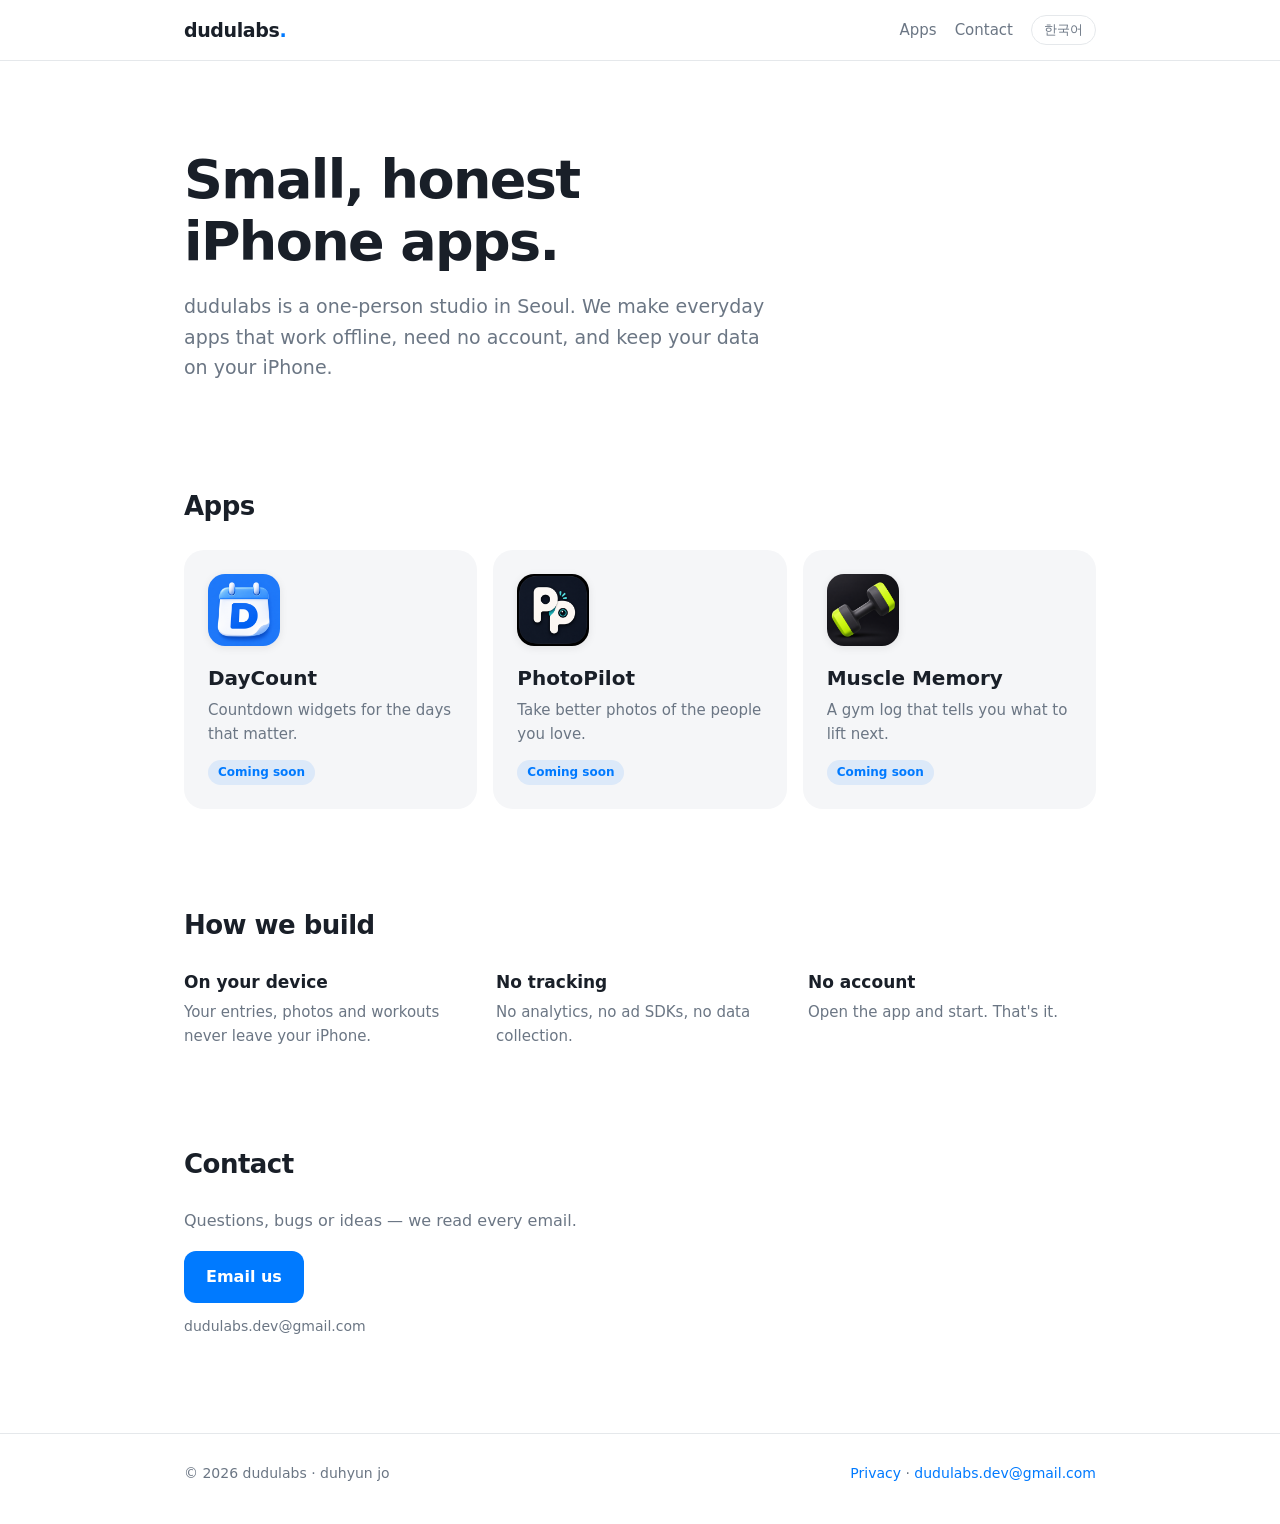
==== index.html @ 3ef185e3 "Rebuild as dudulabs app studio site: app cards, per-app support & privacy pages (EN/KO), real mailto" ====
<!doctype html>
<html lang="en">
<head>
<meta charset="utf-8">
<meta name="viewport" content="width=device-width,initial-scale=1">
<title>dudulabs — small, honest iPhone apps</title>
<meta name="description" content="Independent iPhone apps by dudulabs. No ads, no tracking, your data stays on your device.">
<link rel="icon" href="assets/apps/daycount.png">
<link rel="stylesheet" href="style.css">
<script>(function(){var s=localStorage.getItem('lang');var l=s||((navigator.language||'en').toLowerCase().indexOf('ko')===0?'ko':'en');document.documentElement.setAttribute('data-lang',l);window.toggleLang=function(){var n=document.documentElement.getAttribute('data-lang')==='ko'?'en':'ko';document.documentElement.setAttribute('data-lang',n);localStorage.setItem('lang',n)}})()</script>
</head>
<body>
<header><div class="wrap">
<a class="logo" href="index.html">dudulabs<b>.</b></a>
<nav><a href="index.html#apps"><span lang="en">Apps</span><span lang="ko">앱</span></a><a href="index.html#contact"><span lang="en">Contact</span><span lang="ko">문의</span></a><button class="lang" onclick="toggleLang()"><span lang="en">한국어</span><span lang="ko">English</span></button></nav>
</div></header>
<main class="wrap">
<div class="hero">
<h1><span lang="en">Small, honest<br>iPhone apps.</span><span lang="ko">작고 정직한<br>아이폰 앱.</span></h1>
<p><span lang="en">dudulabs is a one-person studio in Seoul. We make everyday apps that work offline, need no account, and keep your data on your iPhone.</span><span lang="ko">dudulabs는 서울의 1인 앱 스튜디오예요. 로그인 없이, 인터넷 없이도 되고, 내 데이터는 내 아이폰에만 남는 생활 앱을 만들어요.</span></p>
</div>
<section id="apps"><h2><span lang="en">Apps</span><span lang="ko">앱</span></h2><div class="grid"><a class="card" href="daycount/"><img src="assets/apps/daycount.png" alt="DayCount icon"><h3><span lang="en">DayCount</span><span lang="ko">데이카운트</span></h3><p><span lang="en">Countdown widgets for the days that matter.</span><span lang="ko">중요한 날을 홈 화면 위젯으로.</span></p><span class="badge"><span lang="en">Coming soon</span><span lang="ko">출시 예정</span></span></a><a class="card" href="photopilot/"><img src="assets/apps/photopilot.png" alt="PhotoPilot icon"><h3><span lang="en">PhotoPilot</span><span lang="ko">포토파일럿</span></h3><p><span lang="en">Take better photos of the people you love.</span><span lang="ko">소중한 사람 사진, 더 잘 찍게.</span></p><span class="badge"><span lang="en">Coming soon</span><span lang="ko">출시 예정</span></span></a><a class="card" href="musclememory/"><img src="assets/apps/musclememory.png" alt="Muscle Memory icon"><h3><span lang="en">Muscle Memory</span><span lang="ko">머슬메모리</span></h3><p><span lang="en">A gym log that tells you what to lift next.</span><span lang="ko">다음에 몇 kg 들지 알려주는 운동 기록.</span></p><span class="badge"><span lang="en">Coming soon</span><span lang="ko">출시 예정</span></span></a></div></section>
<section><h2><span lang="en">How we build</span><span lang="ko">이렇게 만들어요</span></h2><div class="pr">
<div><h3><span lang="en">On your device</span><span lang="ko">내 기기 안에서만</span></h3><p><span lang="en">Your entries, photos and workouts never leave your iPhone.</span><span lang="ko">기록·사진·운동 데이터는 아이폰 밖으로 나가지 않아요.</span></p></div>
<div><h3><span lang="en">No tracking</span><span lang="ko">추적 없음</span></h3><p><span lang="en">No analytics, no ad SDKs, no data collection.</span><span lang="ko">분석 도구, 광고 SDK, 정보 수집이 없어요.</span></p></div>
<div><h3><span lang="en">No account</span><span lang="ko">가입 없음</span></h3><p><span lang="en">Open the app and start. That's it.</span><span lang="ko">앱을 열면 바로 시작해요.</span></p></div>
</div></section>
<section id="contact"><h2><span lang="en">Contact</span><span lang="ko">문의</span></h2>
<p style="color:var(--sub);margin-bottom:18px"><span lang="en">Questions, bugs or ideas — we read every email.</span><span lang="ko">질문, 버그, 아이디어 모두 메일로 보내주세요. 전부 읽어요.</span></p>
<a class="btn" href="mailto:dudulabs.dev@gmail.com"><span lang="en">Email us</span><span lang="ko">메일 보내기</span></a>
<p class="muted" style="margin-top:12px">dudulabs.dev@gmail.com</p></section>
</main>
<footer><div class="wrap">
<span>© 2026 dudulabs · duhyun jo</span>
<span><a href="privacy.html"><span lang="en">Privacy</span><span lang="ko">개인정보처리방침</span></a> · <a href="mailto:dudulabs.dev@gmail.com">dudulabs.dev@gmail.com</a></span>
</div></footer>
</body>
</html>
---- style.css ----
*{box-sizing:border-box;margin:0;padding:0}
:root{--bg:#fff;--soft:#f5f6f8;--line:#e5e8eb;--text:#191f28;--sub:#6b7684;--accent:#007AFF;--r:20px}
html{-webkit-text-size-adjust:100%}
body{font:16px/1.6 -apple-system,BlinkMacSystemFont,"Apple SD Gothic Neo","Pretendard",system-ui,sans-serif;color:var(--text);background:var(--bg)}
a{color:var(--accent);text-decoration:none}a:hover{text-decoration:underline}
.wrap{max-width:960px;margin:0 auto;padding:0 24px}
header{position:sticky;top:0;background:rgba(255,255,255,.9);backdrop-filter:saturate(180%) blur(12px);border-bottom:1px solid var(--line);z-index:10}
header .wrap{display:flex;align-items:center;justify-content:space-between;height:60px}
.logo{font-weight:800;font-size:19px;color:var(--text);letter-spacing:-.02em}.logo:hover{text-decoration:none}
.logo b{color:var(--accent)}
nav{display:flex;gap:18px;align-items:center;font-size:15px}nav a{color:var(--sub)}
.lang{border:1px solid var(--line);background:#fff;border-radius:999px;padding:4px 12px;font:inherit;font-size:13px;color:var(--sub);cursor:pointer}
.hero{padding:88px 0 56px}
.hero h1{font-size:clamp(34px,6vw,54px);line-height:1.15;letter-spacing:-.03em;font-weight:800}
.hero p{margin-top:18px;font-size:19px;color:var(--sub);max-width:600px}
section{padding:48px 0}
h2{font-size:26px;letter-spacing:-.02em;margin-bottom:22px}
.grid{display:grid;grid-template-columns:repeat(auto-fit,minmax(260px,1fr));gap:16px}
.card{display:block;background:var(--soft);border-radius:var(--r);padding:24px;color:var(--text);transition:transform .15s}
a.card:hover{text-decoration:none;transform:translateY(-2px)}
.card img{width:72px;height:72px;border-radius:17px;display:block;box-shadow:0 2px 8px rgba(0,0,0,.08)}
.card h3{margin-top:16px;font-size:20px}
.card p{color:var(--sub);font-size:15px;margin-top:4px}
.badge{display:inline-block;margin-top:14px;font-size:12px;font-weight:600;color:var(--accent);background:rgba(0,122,255,.1);border-radius:999px;padding:3px 10px}
.pr{display:grid;grid-template-columns:repeat(auto-fit,minmax(220px,1fr));gap:24px}
.pr h3{font-size:17px}.pr p{color:var(--sub);font-size:15px;margin-top:4px}
.btn{display:inline-block;background:var(--accent);color:#fff;border-radius:12px;padding:13px 22px;font-weight:600}
.btn:hover{text-decoration:none;opacity:.9}
footer{border-top:1px solid var(--line);margin-top:48px;padding:28px 0 40px;color:var(--sub);font-size:14px}
footer .wrap{display:flex;gap:18px;flex-wrap:wrap;justify-content:space-between}
.app-head{display:flex;gap:20px;align-items:center;padding:64px 0 24px}
.app-head img{width:104px;height:104px;border-radius:24px;box-shadow:0 4px 14px rgba(0,0,0,.1)}
.app-head h1{font-size:34px;letter-spacing:-.02em;line-height:1.2}
.app-head p{color:var(--sub);font-size:17px}
ul.feat{list-style:none;display:grid;gap:10px}ul.feat li{background:var(--soft);border-radius:14px;padding:14px 16px}
details{border-bottom:1px solid var(--line);padding:16px 0}
summary{cursor:pointer;font-weight:600;list-style:none}summary::-webkit-details-marker{display:none}
summary:after{content:"+";float:right;color:var(--sub)}details[open] summary:after{content:"–"}
details p{color:var(--sub);margin-top:8px}
.doc{max-width:720px;padding-top:48px}.doc h1{font-size:30px;letter-spacing:-.02em}.doc h2{font-size:19px;margin:30px 0 8px}
.doc p,.doc li{color:#333d4b}.doc ul{padding-left:20px}.muted{color:var(--sub);font-size:14px}
.doc hr{border:0;border-top:1px solid var(--line);margin:48px 0}
html[data-lang=en] [lang=ko]:not(html),html[data-lang=ko] [lang=en]:not(html){display:none!important}
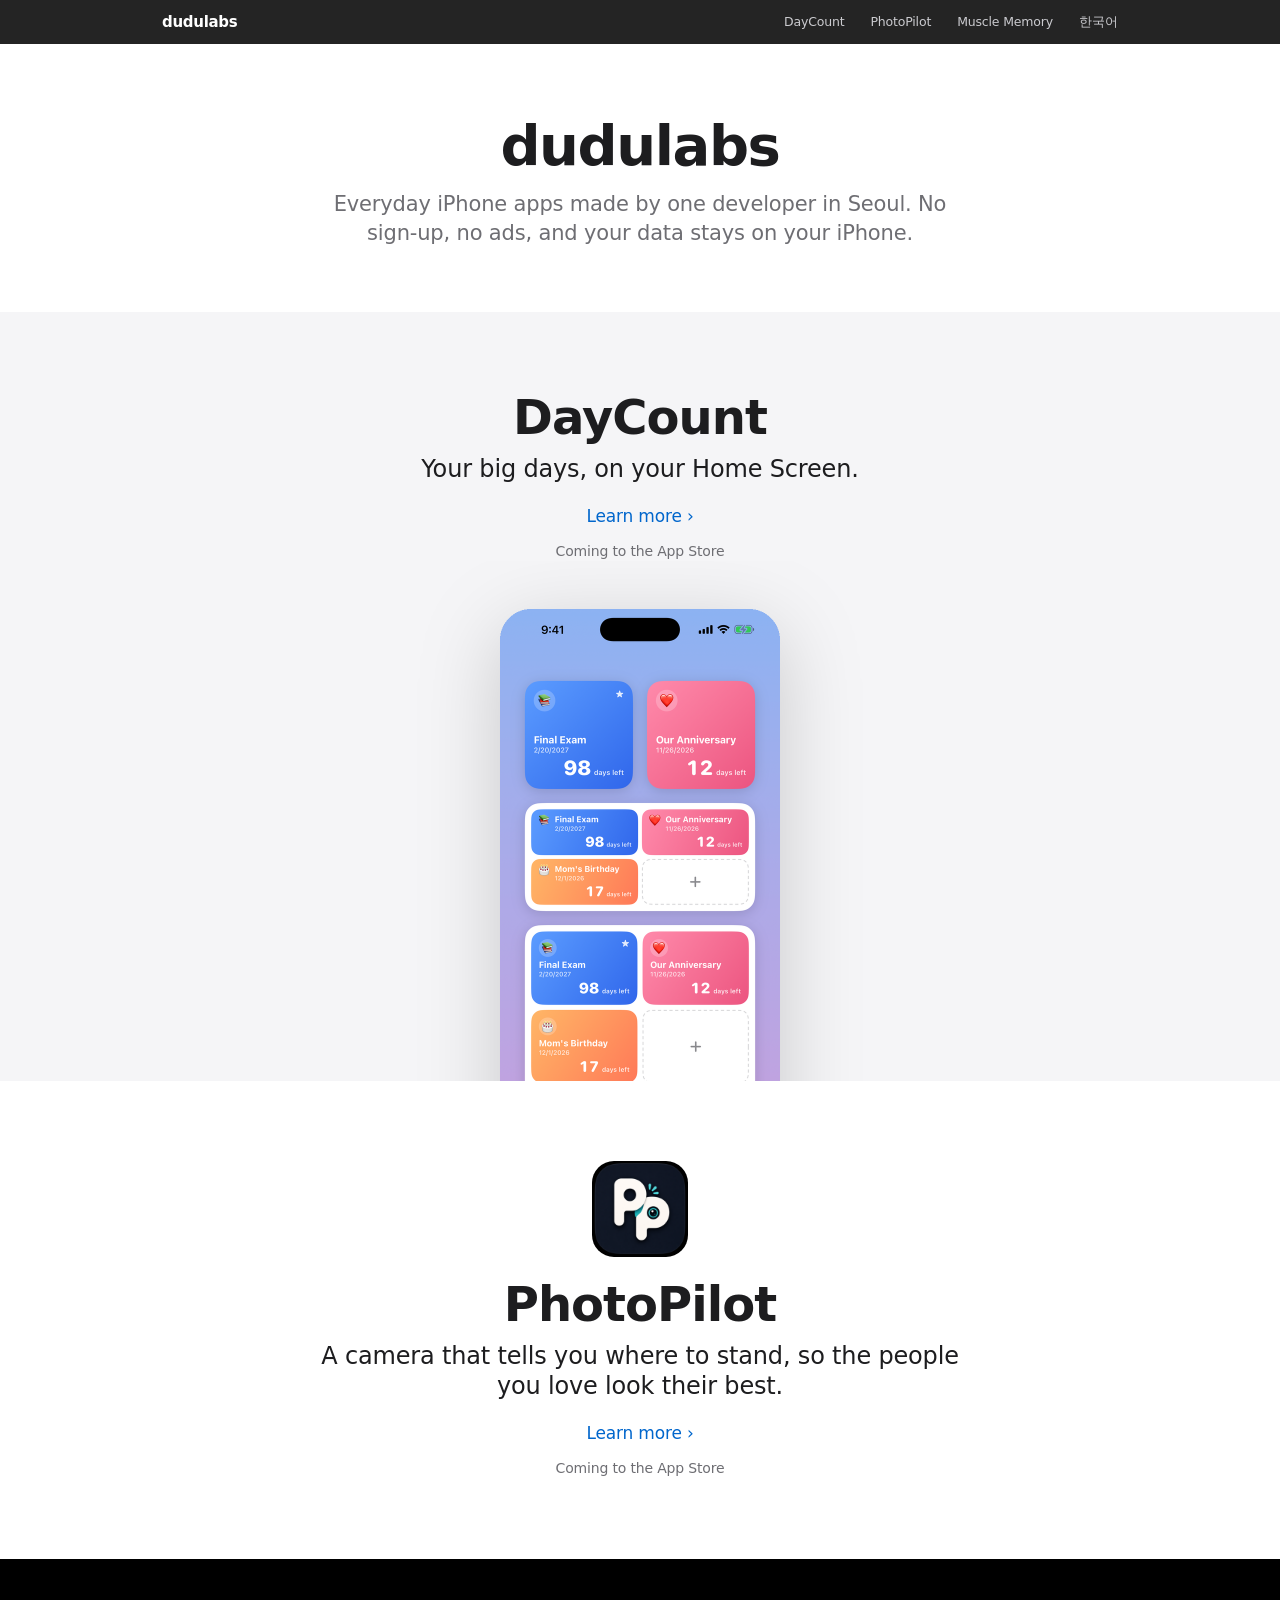
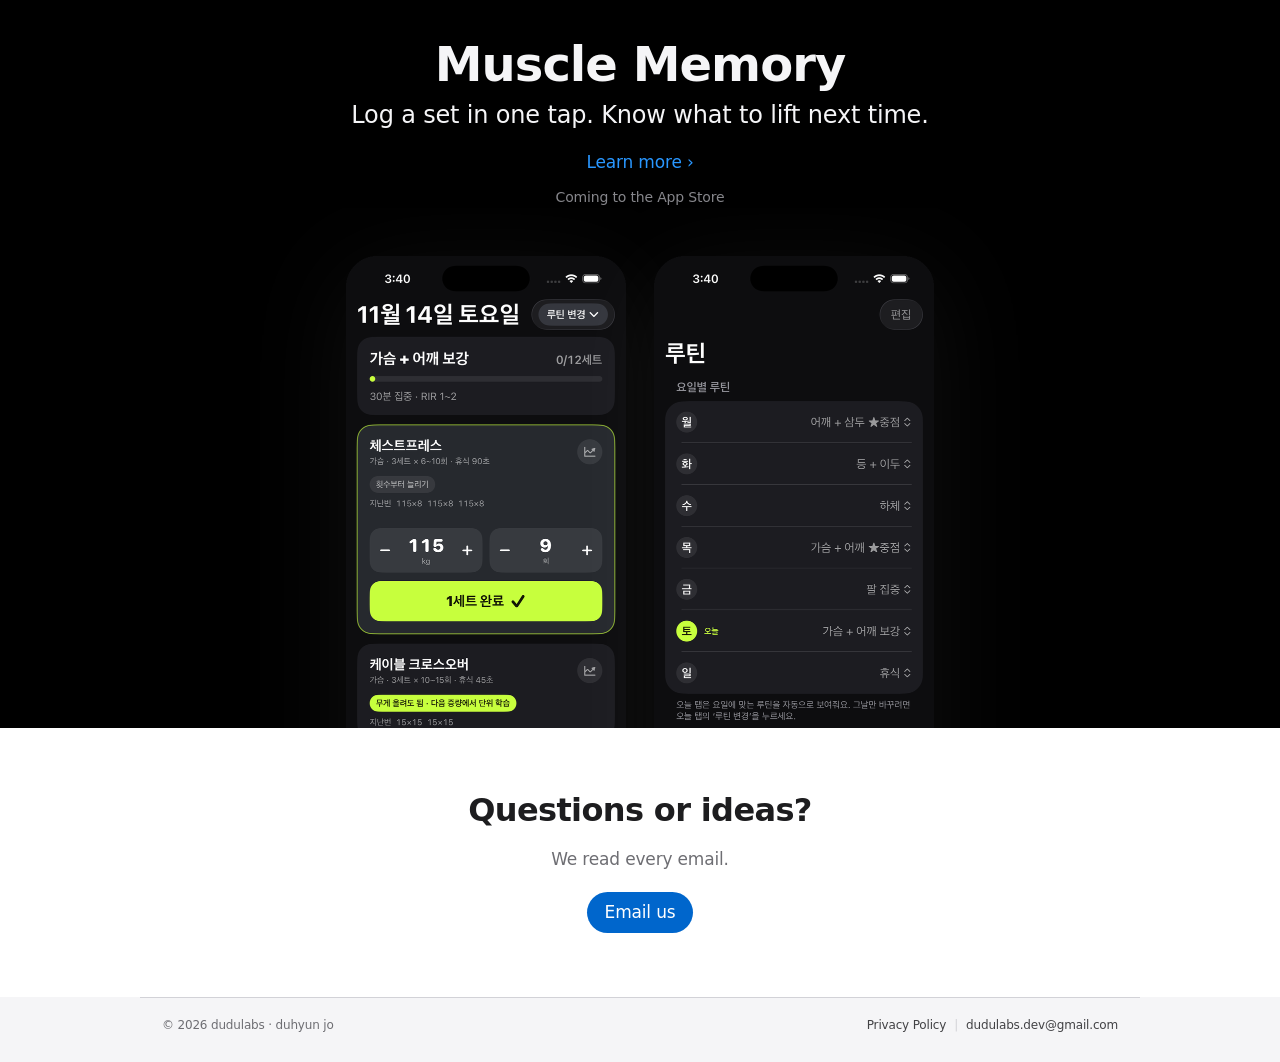
==== commit f4124431: "Redesign per DESIGN.md (Apple-style): full-bleed app tiles with real screenshots, no gradients/emoji" ====
--- a/index.html
+++ b/index.html
@@ -3,36 +3,56 @@
 <head>
 <meta charset="utf-8">
 <meta name="viewport" content="width=device-width,initial-scale=1">
-<title>dudulabs — small, honest iPhone apps</title>
-<meta name="description" content="Independent iPhone apps by dudulabs. No ads, no tracking, your data stays on your device.">
-<link rel="icon" href="assets/apps/daycount.png">
+<title>dudulabs</title>
+<meta name="description" content="Everyday iPhone apps by dudulabs. No sign-up, no ads, your data stays on your iPhone.">
 <link rel="stylesheet" href="style.css">
 <script>(function(){var s=localStorage.getItem('lang');var l=s||((navigator.language||'en').toLowerCase().indexOf('ko')===0?'ko':'en');document.documentElement.setAttribute('data-lang',l);window.toggleLang=function(){var n=document.documentElement.getAttribute('data-lang')==='ko'?'en':'ko';document.documentElement.setAttribute('data-lang',n);localStorage.setItem('lang',n)}})()</script>
 </head>
 <body>
-<header><div class="wrap">
-<a class="logo" href="index.html">dudulabs<b>.</b></a>
-<nav><a href="index.html#apps"><span lang="en">Apps</span><span lang="ko">앱</span></a><a href="index.html#contact"><span lang="en">Contact</span><span lang="ko">문의</span></a><button class="lang" onclick="toggleLang()"><span lang="en">한국어</span><span lang="ko">English</span></button></nav>
-</div></header>
-<main class="wrap">
-<div class="hero">
-<h1><span lang="en">Small, honest<br>iPhone apps.</span><span lang="ko">작고 정직한<br>아이폰 앱.</span></h1>
-<p><span lang="en">dudulabs is a one-person studio in Seoul. We make everyday apps that work offline, need no account, and keep your data on your iPhone.</span><span lang="ko">dudulabs는 서울의 1인 앱 스튜디오예요. 로그인 없이, 인터넷 없이도 되고, 내 데이터는 내 아이폰에만 남는 생활 앱을 만들어요.</span></p>
-</div>
-<section id="apps"><h2><span lang="en">Apps</span><span lang="ko">앱</span></h2><div class="grid"><a class="card" href="daycount/"><img src="assets/apps/daycount.png" alt="DayCount icon"><h3><span lang="en">DayCount</span><span lang="ko">데이카운트</span></h3><p><span lang="en">Countdown widgets for the days that matter.</span><span lang="ko">중요한 날을 홈 화면 위젯으로.</span></p><span class="badge"><span lang="en">Coming soon</span><span lang="ko">출시 예정</span></span></a><a class="card" href="photopilot/"><img src="assets/apps/photopilot.png" alt="PhotoPilot icon"><h3><span lang="en">PhotoPilot</span><span lang="ko">포토파일럿</span></h3><p><span lang="en">Take better photos of the people you love.</span><span lang="ko">소중한 사람 사진, 더 잘 찍게.</span></p><span class="badge"><span lang="en">Coming soon</span><span lang="ko">출시 예정</span></span></a><a class="card" href="musclememory/"><img src="assets/apps/musclememory.png" alt="Muscle Memory icon"><h3><span lang="en">Muscle Memory</span><span lang="ko">머슬메모리</span></h3><p><span lang="en">A gym log that tells you what to lift next.</span><span lang="ko">다음에 몇 kg 들지 알려주는 운동 기록.</span></p><span class="badge"><span lang="en">Coming soon</span><span lang="ko">출시 예정</span></span></a></div></section>
-<section><h2><span lang="en">How we build</span><span lang="ko">이렇게 만들어요</span></h2><div class="pr">
-<div><h3><span lang="en">On your device</span><span lang="ko">내 기기 안에서만</span></h3><p><span lang="en">Your entries, photos and workouts never leave your iPhone.</span><span lang="ko">기록·사진·운동 데이터는 아이폰 밖으로 나가지 않아요.</span></p></div>
-<div><h3><span lang="en">No tracking</span><span lang="ko">추적 없음</span></h3><p><span lang="en">No analytics, no ad SDKs, no data collection.</span><span lang="ko">분석 도구, 광고 SDK, 정보 수집이 없어요.</span></p></div>
-<div><h3><span lang="en">No account</span><span lang="ko">가입 없음</span></h3><p><span lang="en">Open the app and start. That's it.</span><span lang="ko">앱을 열면 바로 시작해요.</span></p></div>
-</div></section>
-<section id="contact"><h2><span lang="en">Contact</span><span lang="ko">문의</span></h2>
-<p style="color:var(--sub);margin-bottom:18px"><span lang="en">Questions, bugs or ideas — we read every email.</span><span lang="ko">질문, 버그, 아이디어 모두 메일로 보내주세요. 전부 읽어요.</span></p>
-<a class="btn" href="mailto:dudulabs.dev@gmail.com"><span lang="en">Email us</span><span lang="ko">메일 보내기</span></a>
-<p class="muted" style="margin-top:12px">dudulabs.dev@gmail.com</p></section>
+<nav class="gnav"><div class="in">
+<a class="mark" href="index.html">dudulabs</a>
+<a class="app" href="daycount/">DayCount</a><a class="app" href="photopilot/">PhotoPilot</a><a class="app" href="musclememory/"><span lang="en">Muscle Memory</span><span lang="ko">머슬메모리</span></a>
+<button onclick="toggleLang()"><span lang="en">한국어</span><span lang="ko">English</span></button>
+</div></nav>
+<main>
+<section class="intro">
+<h1>dudulabs</h1>
+<p><span lang="en">Everyday iPhone apps made by one developer in Seoul. No sign-up, no ads, and your data stays on your iPhone.</span><span lang="ko">서울에서 혼자 만드는 아이폰 앱. 가입도 광고도 없고, 데이터는 내 아이폰에만 남아요.</span></p>
+</section>
+
+<section class="tile parch has-shots">
+<h2>DayCount</h2>
+<p class="tag"><span lang="en">Your big days, on your Home Screen.</span><span lang="ko">중요한 날을 홈 화면에.</span></p>
+<div class="links"><a class="more" href="daycount/"><span lang="en">Learn more</span><span lang="ko">자세히 보기</span></a></div>
+<p class="note"><span lang="en">Coming to the App Store</span><span lang="ko">App Store 출시 예정</span></p>
+<div class="shots-wrap"><div class="shots"><img lang="en" src="assets/shots/dc-widgets-en.png" alt="DayCount widgets" loading="lazy"><img lang="ko" src="assets/shots/dc-widgets-ko.png" alt="DayCount widgets" loading="lazy"></div></div>
+</section>
+
+<section class="tile solo">
+<img class="icon" src="assets/apps/photopilot.png" alt="PhotoPilot icon">
+<h2>PhotoPilot</h2>
+<p class="tag"><span lang="en">A camera that tells you where to stand, so the people you love look their best.</span><span lang="ko">어디 서서 어떻게 찍을지 알려주는 카메라. 소중한 사람이 더 예쁘게 나오게.</span></p>
+<div class="links"><a class="more" href="photopilot/"><span lang="en">Learn more</span><span lang="ko">자세히 보기</span></a></div>
+<p class="note"><span lang="en">Coming to the App Store</span><span lang="ko">App Store 출시 예정</span></p>
+</section>
+
+<section class="tile dark has-shots">
+<h2><span lang="en">Muscle Memory</span><span lang="ko">머슬메모리</span></h2>
+<p class="tag"><span lang="en">Log a set in one tap. Know what to lift next time.</span><span lang="ko">한 번 눌러 세트 기록. 다음엔 몇 kg 들지 알려줘요.</span></p>
+<div class="links"><a class="more" href="musclememory/"><span lang="en">Learn more</span><span lang="ko">자세히 보기</span></a></div>
+<p class="note"><span lang="en">Coming to the App Store</span><span lang="ko">App Store 출시 예정</span></p>
+<div class="shots-wrap"><div class="shots"><img src="assets/shots/mm-today.png" alt="Muscle Memory today" loading="lazy"><img src="assets/shots/mm-routines.png" alt="Muscle Memory routines" loading="lazy"></div></div>
+</section>
+
+<section class="text" style="text-align:center">
+<h2><span lang="en">Questions or ideas?</span><span lang="ko">궁금한 점이나 아이디어가 있나요?</span></h2>
+<p style="color:var(--muted)"><span lang="en">We read every email.</span><span lang="ko">보내주신 메일은 모두 읽어요.</span></p>
+<div class="links"><a class="pill" href="mailto:dudulabs.dev@gmail.com"><span lang="en">Email us</span><span lang="ko">메일 보내기</span></a></div>
+</section>
 </main>
-<footer><div class="wrap">
+<footer><div class="in">
 <span>© 2026 dudulabs · duhyun jo</span>
-<span><a href="privacy.html"><span lang="en">Privacy</span><span lang="ko">개인정보처리방침</span></a> · <a href="mailto:dudulabs.dev@gmail.com">dudulabs.dev@gmail.com</a></span>
+<span><a href="privacy.html"><span lang="en">Privacy Policy</span><span lang="ko">개인정보처리방침</span></a><span class="sep">|</span><a href="mailto:dudulabs.dev@gmail.com">dudulabs.dev@gmail.com</a></span>
 </div></footer>
 </body>
 </html>
--- a/style.css
+++ b/style.css
@@ -1,43 +1,59 @@
 *{box-sizing:border-box;margin:0;padding:0}
-:root{--bg:#fff;--soft:#f5f6f8;--line:#e5e8eb;--text:#191f28;--sub:#6b7684;--accent:#007AFF;--r:20px}
+:root{--ink:#1d1d1f;--canvas:#fff;--parch:#f5f5f7;--dark:#000;--muted:#6e6e73;--line:#d2d2d7;--action:#0066cc;--action-dark:#2997ff}
 html{-webkit-text-size-adjust:100%}
-body{font:16px/1.6 -apple-system,BlinkMacSystemFont,"Apple SD Gothic Neo","Pretendard",system-ui,sans-serif;color:var(--text);background:var(--bg)}
-a{color:var(--accent);text-decoration:none}a:hover{text-decoration:underline}
-.wrap{max-width:960px;margin:0 auto;padding:0 24px}
-header{position:sticky;top:0;background:rgba(255,255,255,.9);backdrop-filter:saturate(180%) blur(12px);border-bottom:1px solid var(--line);z-index:10}
-header .wrap{display:flex;align-items:center;justify-content:space-between;height:60px}
-.logo{font-weight:800;font-size:19px;color:var(--text);letter-spacing:-.02em}.logo:hover{text-decoration:none}
-.logo b{color:var(--accent)}
-nav{display:flex;gap:18px;align-items:center;font-size:15px}nav a{color:var(--sub)}
-.lang{border:1px solid var(--line);background:#fff;border-radius:999px;padding:4px 12px;font:inherit;font-size:13px;color:var(--sub);cursor:pointer}
-.hero{padding:88px 0 56px}
-.hero h1{font-size:clamp(34px,6vw,54px);line-height:1.15;letter-spacing:-.03em;font-weight:800}
-.hero p{margin-top:18px;font-size:19px;color:var(--sub);max-width:600px}
-section{padding:48px 0}
-h2{font-size:26px;letter-spacing:-.02em;margin-bottom:22px}
-.grid{display:grid;grid-template-columns:repeat(auto-fit,minmax(260px,1fr));gap:16px}
-.card{display:block;background:var(--soft);border-radius:var(--r);padding:24px;color:var(--text);transition:transform .15s}
-a.card:hover{text-decoration:none;transform:translateY(-2px)}
-.card img{width:72px;height:72px;border-radius:17px;display:block;box-shadow:0 2px 8px rgba(0,0,0,.08)}
-.card h3{margin-top:16px;font-size:20px}
-.card p{color:var(--sub);font-size:15px;margin-top:4px}
-.badge{display:inline-block;margin-top:14px;font-size:12px;font-weight:600;color:var(--accent);background:rgba(0,122,255,.1);border-radius:999px;padding:3px 10px}
-.pr{display:grid;grid-template-columns:repeat(auto-fit,minmax(220px,1fr));gap:24px}
-.pr h3{font-size:17px}.pr p{color:var(--sub);font-size:15px;margin-top:4px}
-.btn{display:inline-block;background:var(--accent);color:#fff;border-radius:12px;padding:13px 22px;font-weight:600}
-.btn:hover{text-decoration:none;opacity:.9}
-footer{border-top:1px solid var(--line);margin-top:48px;padding:28px 0 40px;color:var(--sub);font-size:14px}
-footer .wrap{display:flex;gap:18px;flex-wrap:wrap;justify-content:space-between}
-.app-head{display:flex;gap:20px;align-items:center;padding:64px 0 24px}
-.app-head img{width:104px;height:104px;border-radius:24px;box-shadow:0 4px 14px rgba(0,0,0,.1)}
-.app-head h1{font-size:34px;letter-spacing:-.02em;line-height:1.2}
-.app-head p{color:var(--sub);font-size:17px}
-ul.feat{list-style:none;display:grid;gap:10px}ul.feat li{background:var(--soft);border-radius:14px;padding:14px 16px}
-details{border-bottom:1px solid var(--line);padding:16px 0}
-summary{cursor:pointer;font-weight:600;list-style:none}summary::-webkit-details-marker{display:none}
-summary:after{content:"+";float:right;color:var(--sub)}details[open] summary:after{content:"–"}
-details p{color:var(--sub);margin-top:8px}
-.doc{max-width:720px;padding-top:48px}.doc h1{font-size:30px;letter-spacing:-.02em}.doc h2{font-size:19px;margin:30px 0 8px}
-.doc p,.doc li{color:#333d4b}.doc ul{padding-left:20px}.muted{color:var(--sub);font-size:14px}
-.doc hr{border:0;border-top:1px solid var(--line);margin:48px 0}
+body{font:400 17px/1.47 -apple-system,BlinkMacSystemFont,"SF Pro Text","Apple SD Gothic Neo",system-ui,sans-serif;letter-spacing:-.01em;color:var(--ink);background:var(--canvas);-webkit-font-smoothing:antialiased}
+a{color:var(--action);text-decoration:none}a:hover{text-decoration:underline}
+.gnav{position:sticky;top:0;z-index:10;height:44px;background:rgba(0,0,0,.86);backdrop-filter:saturate(180%) blur(20px);-webkit-backdrop-filter:saturate(180%) blur(20px)}
+.gnav .in{max-width:1000px;margin:0 auto;height:100%;padding:0 22px;display:flex;align-items:center;gap:26px;font-size:12.5px}
+.gnav a,.gnav button{color:#e8e8ed;opacity:.85}.gnav a:hover{opacity:1;text-decoration:none}
+.gnav .mark{font-weight:600;font-size:15px;letter-spacing:-.02em;opacity:1;margin-right:auto;color:#fff}
+.gnav button{background:none;border:0;font:inherit;cursor:pointer}
+.tile{text-align:center;padding:80px 22px 0;overflow:hidden}
+.tile.parch{background:var(--parch)}.tile.dark{background:var(--dark);color:#f5f5f7}
+.tile.dark a{color:var(--action-dark)}
+.tile .eyebrow{font-size:17px;font-weight:600;color:var(--muted)}
+.tile.dark .eyebrow{color:#86868b}
+.tile h2,.tile h1{font-size:48px;font-weight:600;line-height:1.08;letter-spacing:-.02em}
+.tile .tag{font-size:24px;line-height:1.25;margin:10px auto 0;max-width:680px}
+.links{margin-top:20px;display:flex;gap:22px;justify-content:center;align-items:center;flex-wrap:wrap}
+.pill{display:inline-block;background:var(--action);color:#fff!important;border-radius:980px;padding:8px 18px;font-size:17px}
+.pill:hover{text-decoration:none;background:#0077ed}
+.tile.dark .pill{background:var(--action)}
+.more:after{content:" ›"}
+.note{margin-top:12px;font-size:14px;color:var(--muted)}
+.tile.dark .note{color:#86868b}
+.shots{display:flex;justify-content:center;gap:28px;margin-top:48px;margin-bottom:-120px}
+.shots img{width:280px;height:auto;display:block;filter:drop-shadow(0 20px 40px rgba(0,0,0,.18))}
+.tile.dark .shots img{filter:drop-shadow(0 20px 50px rgba(255,255,255,.06))}
+.tile.has-shots{padding-bottom:0}.tile.has-shots .shots-wrap{height:520px;overflow:hidden}
+.tile .icon{width:96px;height:96px;border-radius:22px;display:block;margin:0 auto 22px}
+.tile.solo{padding-bottom:80px}
+.intro{padding:72px 22px 64px;text-align:center;background:var(--canvas)}
+.intro h1{font-size:56px;font-weight:600;line-height:1.07;letter-spacing:-.025em}
+.intro p{font-size:21px;color:var(--muted);max-width:620px;margin:14px auto 0;line-height:1.38}
+.text{max-width:680px;margin:0 auto;padding:64px 22px;text-align:left}
+.text h2{font-size:32px;font-weight:600;letter-spacing:-.02em;line-height:1.15;margin-bottom:18px}
+.text ul.feat{list-style:none}.text ul.feat li{padding:14px 0;border-top:1px solid var(--line)}
+.text ul.feat li:last-child{border-bottom:1px solid var(--line)}
+details{border-top:1px solid var(--line);padding:16px 0}details:last-of-type{border-bottom:1px solid var(--line)}
+summary{cursor:pointer;font-weight:600;list-style:none;display:flex;justify-content:space-between;gap:16px}
+summary::-webkit-details-marker{display:none}summary:after{content:"+";color:var(--muted);font-weight:400}
+details[open] summary:after{content:"−"}details p{color:var(--muted);margin-top:8px}
+.doc{max-width:680px;margin:0 auto;padding:64px 22px}
+.doc h1{font-size:40px;font-weight:600;letter-spacing:-.02em;line-height:1.1}
+.doc h2{font-size:21px;font-weight:600;margin:32px 0 8px}
+.doc p,.doc li{margin-top:8px}.doc ul{padding-left:20px}
+.doc .muted,.muted{color:var(--muted);font-size:14px;margin-top:8px}
+.doc hr{border:0;border-top:1px solid var(--line);margin:56px 0}
+footer{background:var(--parch);color:var(--muted);font-size:12px;line-height:1.33}
+footer .in{max-width:1000px;margin:0 auto;padding:20px 22px 28px;display:flex;justify-content:space-between;gap:12px;flex-wrap:wrap;border-top:1px solid var(--line)}
+footer a{color:#424245}footer .sep{margin:0 8px;color:var(--line)}
 html[data-lang=en] [lang=ko]:not(html),html[data-lang=ko] [lang=en]:not(html){display:none!important}
+@media (max-width:734px){
+ .tile{padding-top:56px}.tile h2,.tile h1{font-size:36px}.tile .tag{font-size:21px}
+ .intro h1{font-size:40px}.intro p{font-size:19px}
+ .shots{gap:14px}.shots img{width:44vw;max-width:220px}.tile.has-shots .shots-wrap{height:400px}
+ .gnav .in{gap:18px}
+ .shots img:nth-child(n+3){display:none}
+}
+@media (max-width:480px){.gnav .app{display:none}}
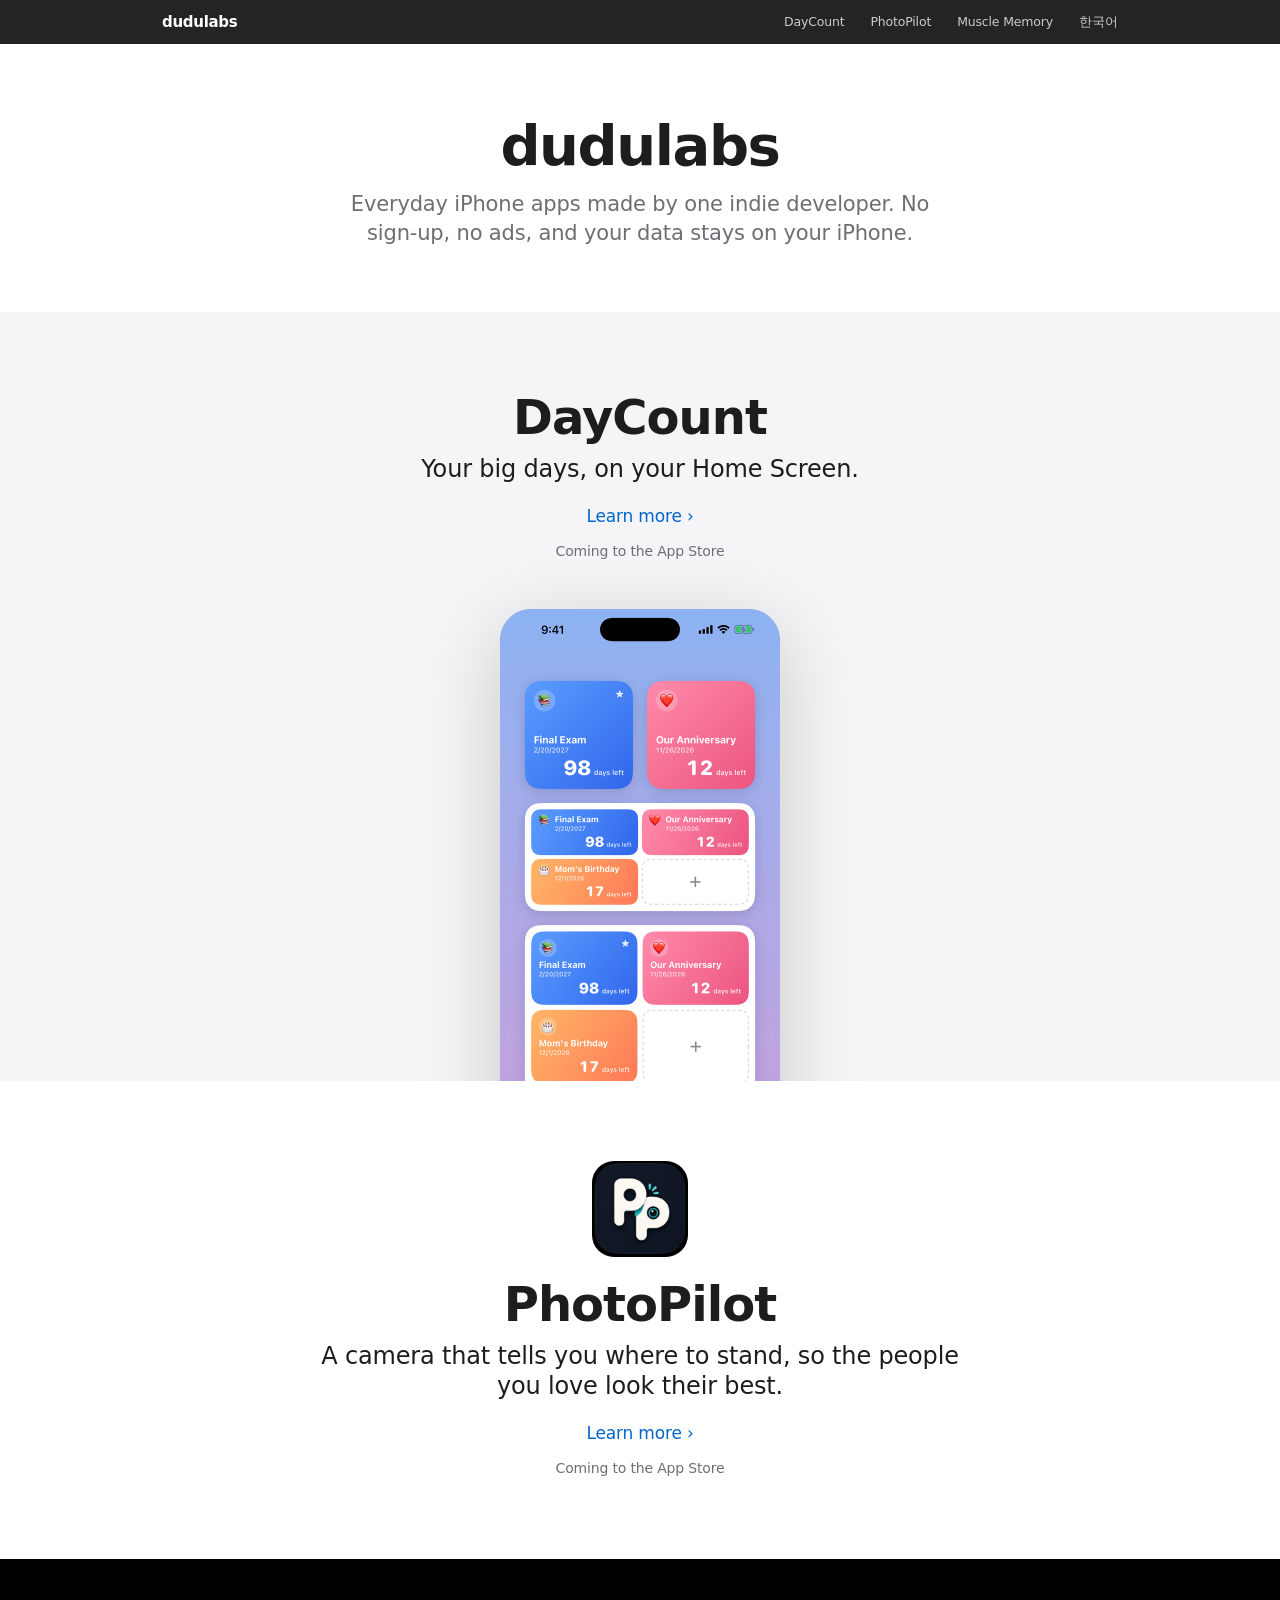
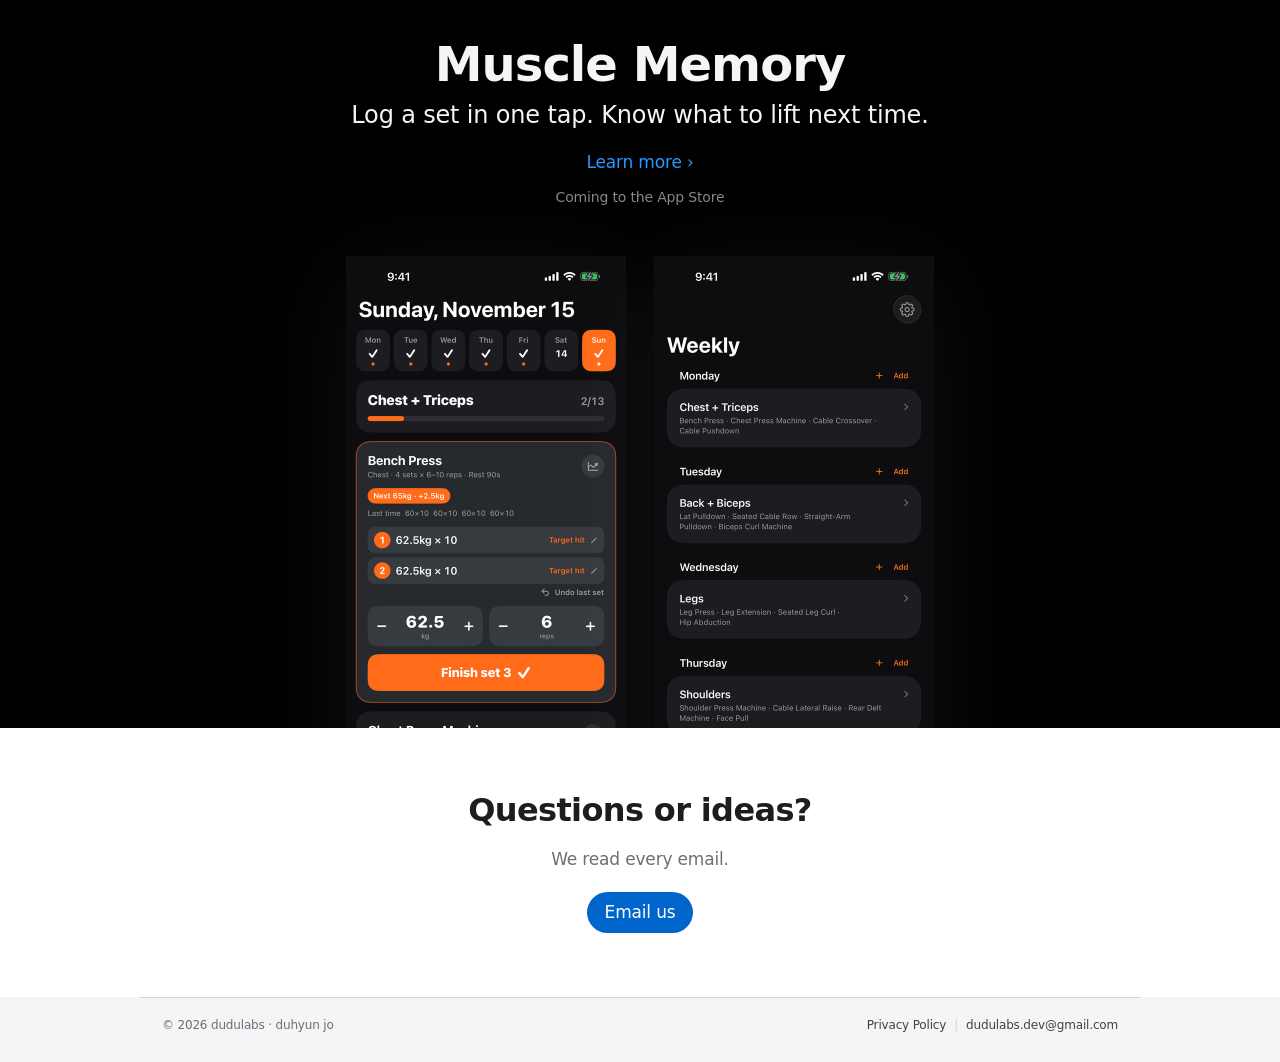
==== commit 6ed38cbb: "MuscleMemory: new mascot icon, store screenshots (en/ko), updated features & privacy; drop location " ====
--- a/index.html
+++ b/index.html
@@ -17,7 +17,7 @@
 <main>
 <section class="intro">
 <h1>dudulabs</h1>
-<p><span lang="en">Everyday iPhone apps made by one developer in Seoul. No sign-up, no ads, and your data stays on your iPhone.</span><span lang="ko">서울에서 혼자 만드는 아이폰 앱. 가입도 광고도 없고, 데이터는 내 아이폰에만 남아요.</span></p>
+<p><span lang="en">Everyday iPhone apps made by one indie developer. No sign-up, no ads, and your data stays on your iPhone.</span><span lang="ko">혼자 만드는 아이폰 앱. 가입도 광고도 없고, 데이터는 내 아이폰에만 남아요.</span></p>
 </section>
 
 <section class="tile parch has-shots">
@@ -41,7 +41,7 @@
 <p class="tag"><span lang="en">Log a set in one tap. Know what to lift next time.</span><span lang="ko">한 번 눌러 세트 기록. 다음엔 몇 kg 들지 알려줘요.</span></p>
 <div class="links"><a class="more" href="musclememory/"><span lang="en">Learn more</span><span lang="ko">자세히 보기</span></a></div>
 <p class="note"><span lang="en">Coming to the App Store</span><span lang="ko">App Store 출시 예정</span></p>
-<div class="shots-wrap"><div class="shots"><img src="assets/shots/mm-today.png" alt="Muscle Memory today" loading="lazy"><img src="assets/shots/mm-routines.png" alt="Muscle Memory routines" loading="lazy"></div></div>
+<div class="shots-wrap"><div class="shots"><img lang="en" src="assets/shots/mm-today-en.png" alt="Muscle Memory today" loading="lazy"><img lang="ko" src="assets/shots/mm-today-ko.png" alt="Muscle Memory today" loading="lazy"><img lang="en" src="assets/shots/mm-weekly-en.png" alt="Muscle Memory weekly" loading="lazy"><img lang="ko" src="assets/shots/mm-weekly-ko.png" alt="Muscle Memory weekly" loading="lazy"></div></div>
 </section>
 
 <section class="text" style="text-align:center">
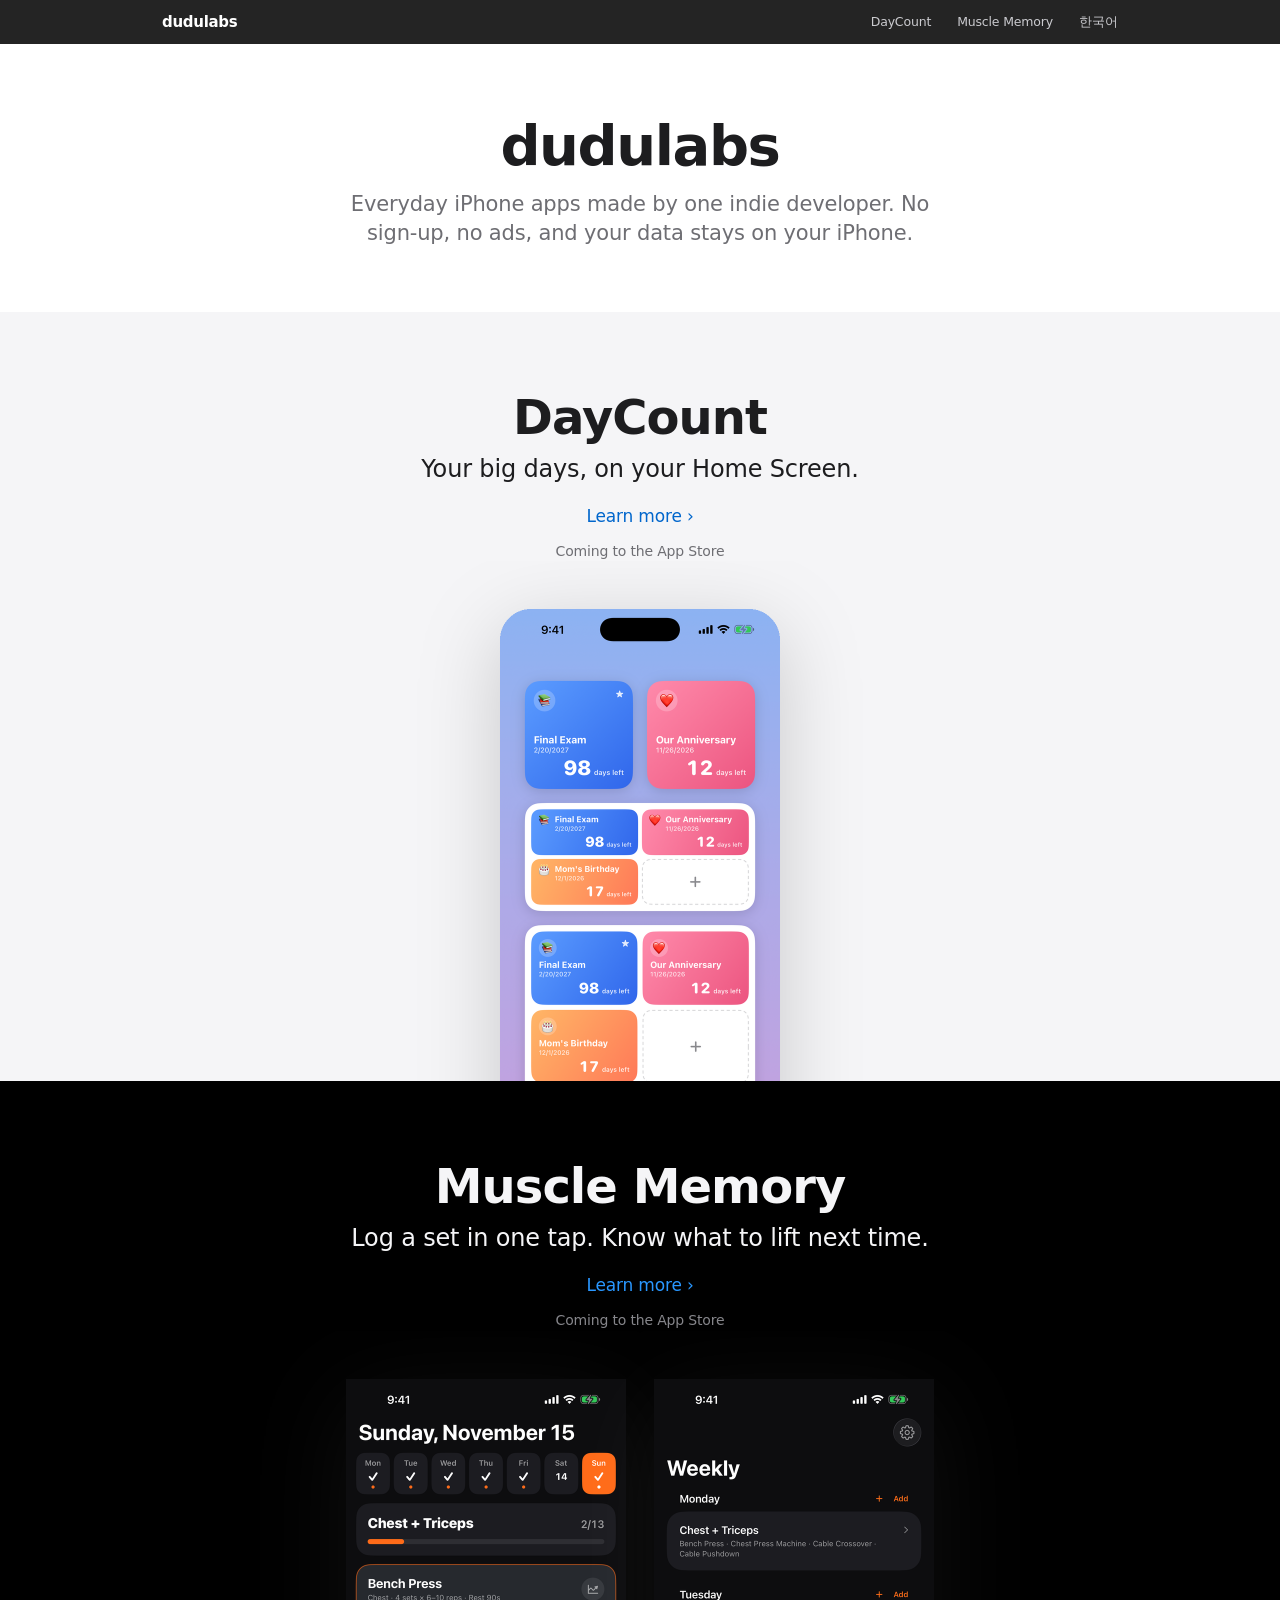
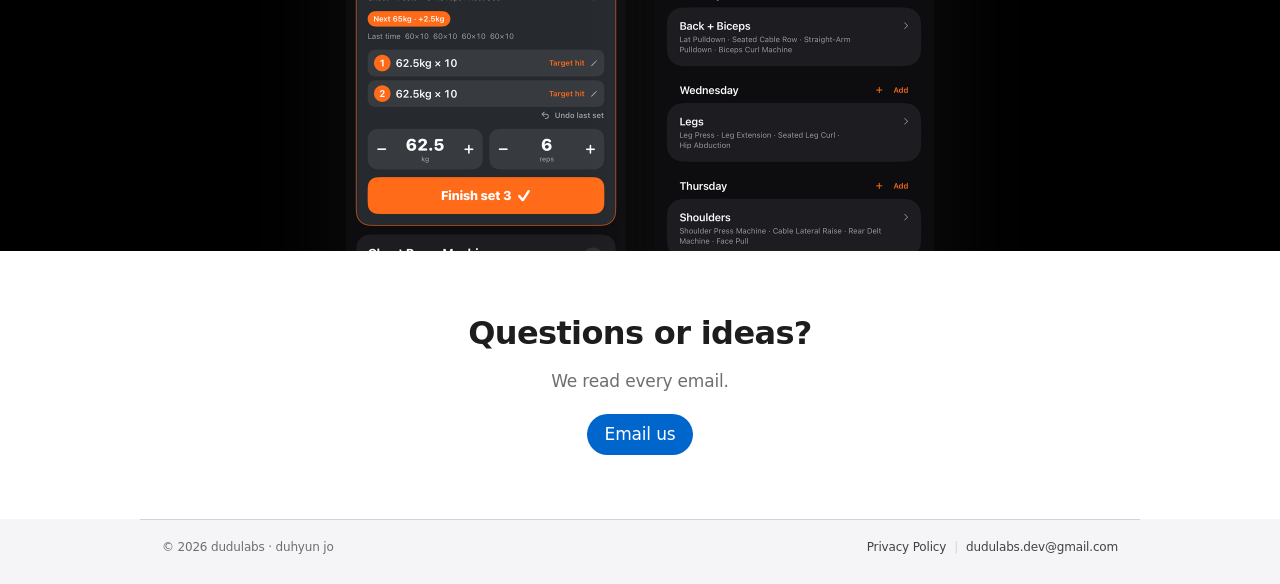
==== commit 6df8d5de: "Remove PhotoPilot (unreleased) from site" ====
--- a/index.html
+++ b/index.html
@@ -11,7 +11,7 @@
 <body>
 <nav class="gnav"><div class="in">
 <a class="mark" href="index.html">dudulabs</a>
-<a class="app" href="daycount/">DayCount</a><a class="app" href="photopilot/">PhotoPilot</a><a class="app" href="musclememory/"><span lang="en">Muscle Memory</span><span lang="ko">머슬메모리</span></a>
+<a class="app" href="daycount/">DayCount</a><a class="app" href="musclememory/"><span lang="en">Muscle Memory</span><span lang="ko">머슬메모리</span></a>
 <button onclick="toggleLang()"><span lang="en">한국어</span><span lang="ko">English</span></button>
 </div></nav>
 <main>
@@ -28,13 +28,6 @@
 <div class="shots-wrap"><div class="shots"><img lang="en" src="assets/shots/dc-widgets-en.png" alt="DayCount widgets" loading="lazy"><img lang="ko" src="assets/shots/dc-widgets-ko.png" alt="DayCount widgets" loading="lazy"></div></div>
 </section>
 
-<section class="tile solo">
-<img class="icon" src="assets/apps/photopilot.png" alt="PhotoPilot icon">
-<h2>PhotoPilot</h2>
-<p class="tag"><span lang="en">A camera that tells you where to stand, so the people you love look their best.</span><span lang="ko">어디 서서 어떻게 찍을지 알려주는 카메라. 소중한 사람이 더 예쁘게 나오게.</span></p>
-<div class="links"><a class="more" href="photopilot/"><span lang="en">Learn more</span><span lang="ko">자세히 보기</span></a></div>
-<p class="note"><span lang="en">Coming to the App Store</span><span lang="ko">App Store 출시 예정</span></p>
-</section>
 
 <section class="tile dark has-shots">
 <h2><span lang="en">Muscle Memory</span><span lang="ko">머슬메모리</span></h2>
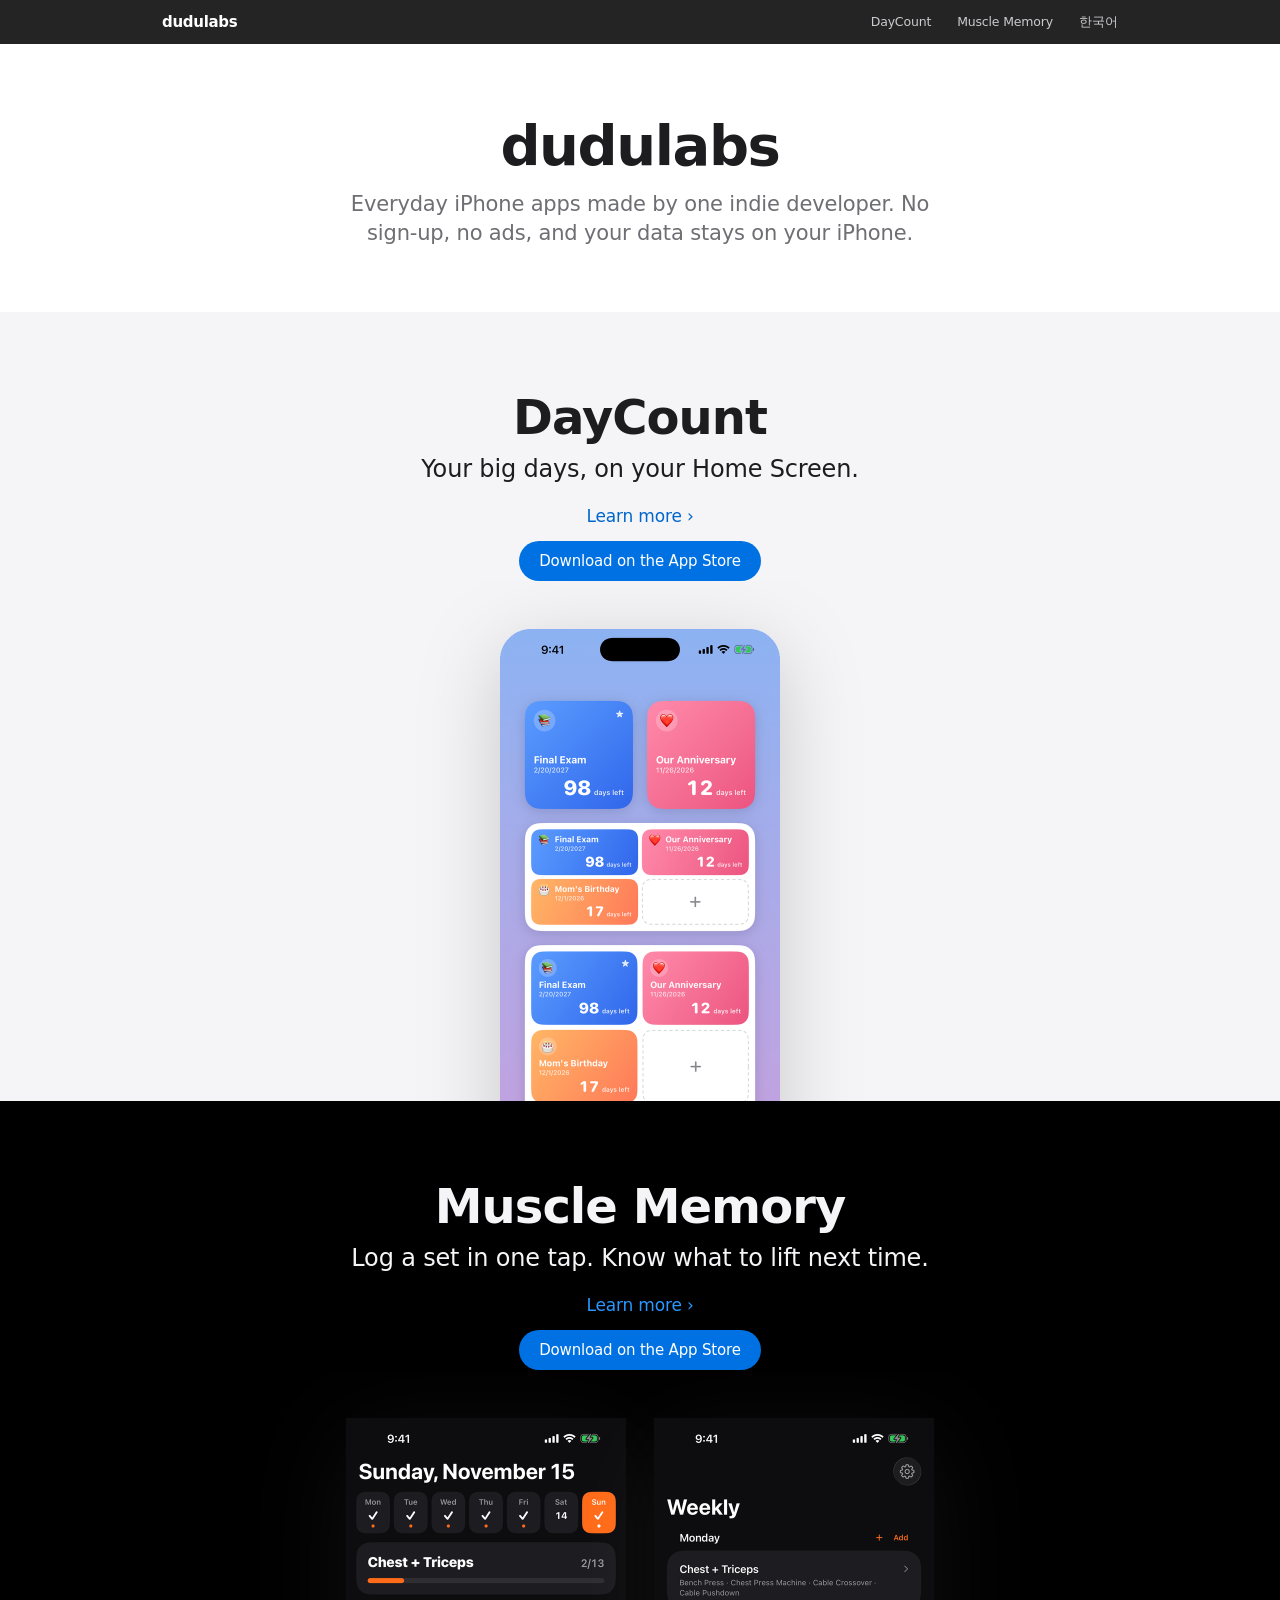
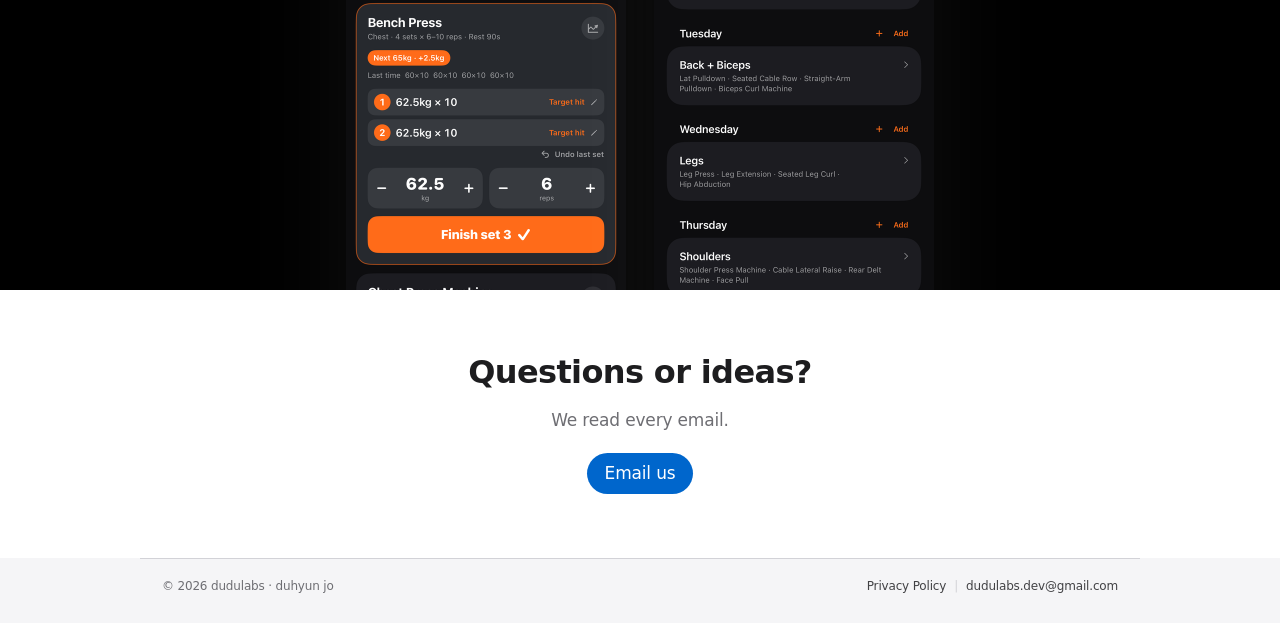
==== commit bffa4698: "Home + app pages: replace 'Coming to the App Store' with App Store download buttons (DayCount, Muscl" ====
--- a/index.html
+++ b/index.html
@@ -11,7 +11,7 @@
 <body>
 <nav class="gnav"><div class="in">
 <a class="mark" href="index.html">dudulabs</a>
-<a class="app" href="daycount/">DayCount</a><a class="app" href="musclememory/"><span lang="en">Muscle Memory</span><span lang="ko">머슬메모리</span></a>
+<a class="app" href="daycount/"><span lang="en">DayCount</span><span lang="ko">데이카운트</span></a><a class="app" href="musclememory/"><span lang="en">Muscle Memory</span><span lang="ko">머슬메모리</span></a>
 <button onclick="toggleLang()"><span lang="en">한국어</span><span lang="ko">English</span></button>
 </div></nav>
 <main>
@@ -24,7 +24,7 @@
 <h2>DayCount</h2>
 <p class="tag"><span lang="en">Your big days, on your Home Screen.</span><span lang="ko">중요한 날을 홈 화면에.</span></p>
 <div class="links"><a class="more" href="daycount/"><span lang="en">Learn more</span><span lang="ko">자세히 보기</span></a></div>
-<p class="note"><span lang="en">Coming to the App Store</span><span lang="ko">App Store 출시 예정</span></p>
+<p class="note"><a class="store" href="https://apps.apple.com/app/id6834637942"><span lang="en">Download on the App Store</span><span lang="ko">App Store에서 받기</span></a></p>
 <div class="shots-wrap"><div class="shots"><img lang="en" src="assets/shots/dc-widgets-en.png" alt="DayCount widgets" loading="lazy"><img lang="ko" src="assets/shots/dc-widgets-ko.png" alt="DayCount widgets" loading="lazy"></div></div>
 </section>
 
@@ -33,7 +33,7 @@
 <h2><span lang="en">Muscle Memory</span><span lang="ko">머슬메모리</span></h2>
 <p class="tag"><span lang="en">Log a set in one tap. Know what to lift next time.</span><span lang="ko">한 번 눌러 세트 기록. 다음엔 몇 kg 들지 알려줘요.</span></p>
 <div class="links"><a class="more" href="musclememory/"><span lang="en">Learn more</span><span lang="ko">자세히 보기</span></a></div>
-<p class="note"><span lang="en">Coming to the App Store</span><span lang="ko">App Store 출시 예정</span></p>
+<p class="note"><a class="store" href="https://apps.apple.com/app/id6834974384"><span lang="en">Download on the App Store</span><span lang="ko">App Store에서 받기</span></a></p>
 <div class="shots-wrap"><div class="shots"><img lang="en" src="assets/shots/mm-today-en.png" alt="Muscle Memory today" loading="lazy"><img lang="ko" src="assets/shots/mm-today-ko.png" alt="Muscle Memory today" loading="lazy"><img lang="en" src="assets/shots/mm-weekly-en.png" alt="Muscle Memory weekly" loading="lazy"><img lang="ko" src="assets/shots/mm-weekly-ko.png" alt="Muscle Memory weekly" loading="lazy"></div></div>
 </section>
 
--- a/style.css
+++ b/style.css
@@ -22,6 +22,8 @@
 .more:after{content:" ›"}
 .note{margin-top:12px;font-size:14px;color:var(--muted)}
 .tile.dark .note{color:#86868b}
+.store{display:inline-block;background:#0071e3;color:#fff!important;border-radius:980px;padding:9px 20px;font-size:15px;text-decoration:none}
+.store:hover{background:#0077ed;text-decoration:none}
 .shots{display:flex;justify-content:center;gap:28px;margin-top:48px;margin-bottom:-120px}
 .shots img{width:280px;height:auto;display:block;filter:drop-shadow(0 20px 40px rgba(0,0,0,.18))}
 .tile.dark .shots img{filter:drop-shadow(0 20px 50px rgba(255,255,255,.06))}
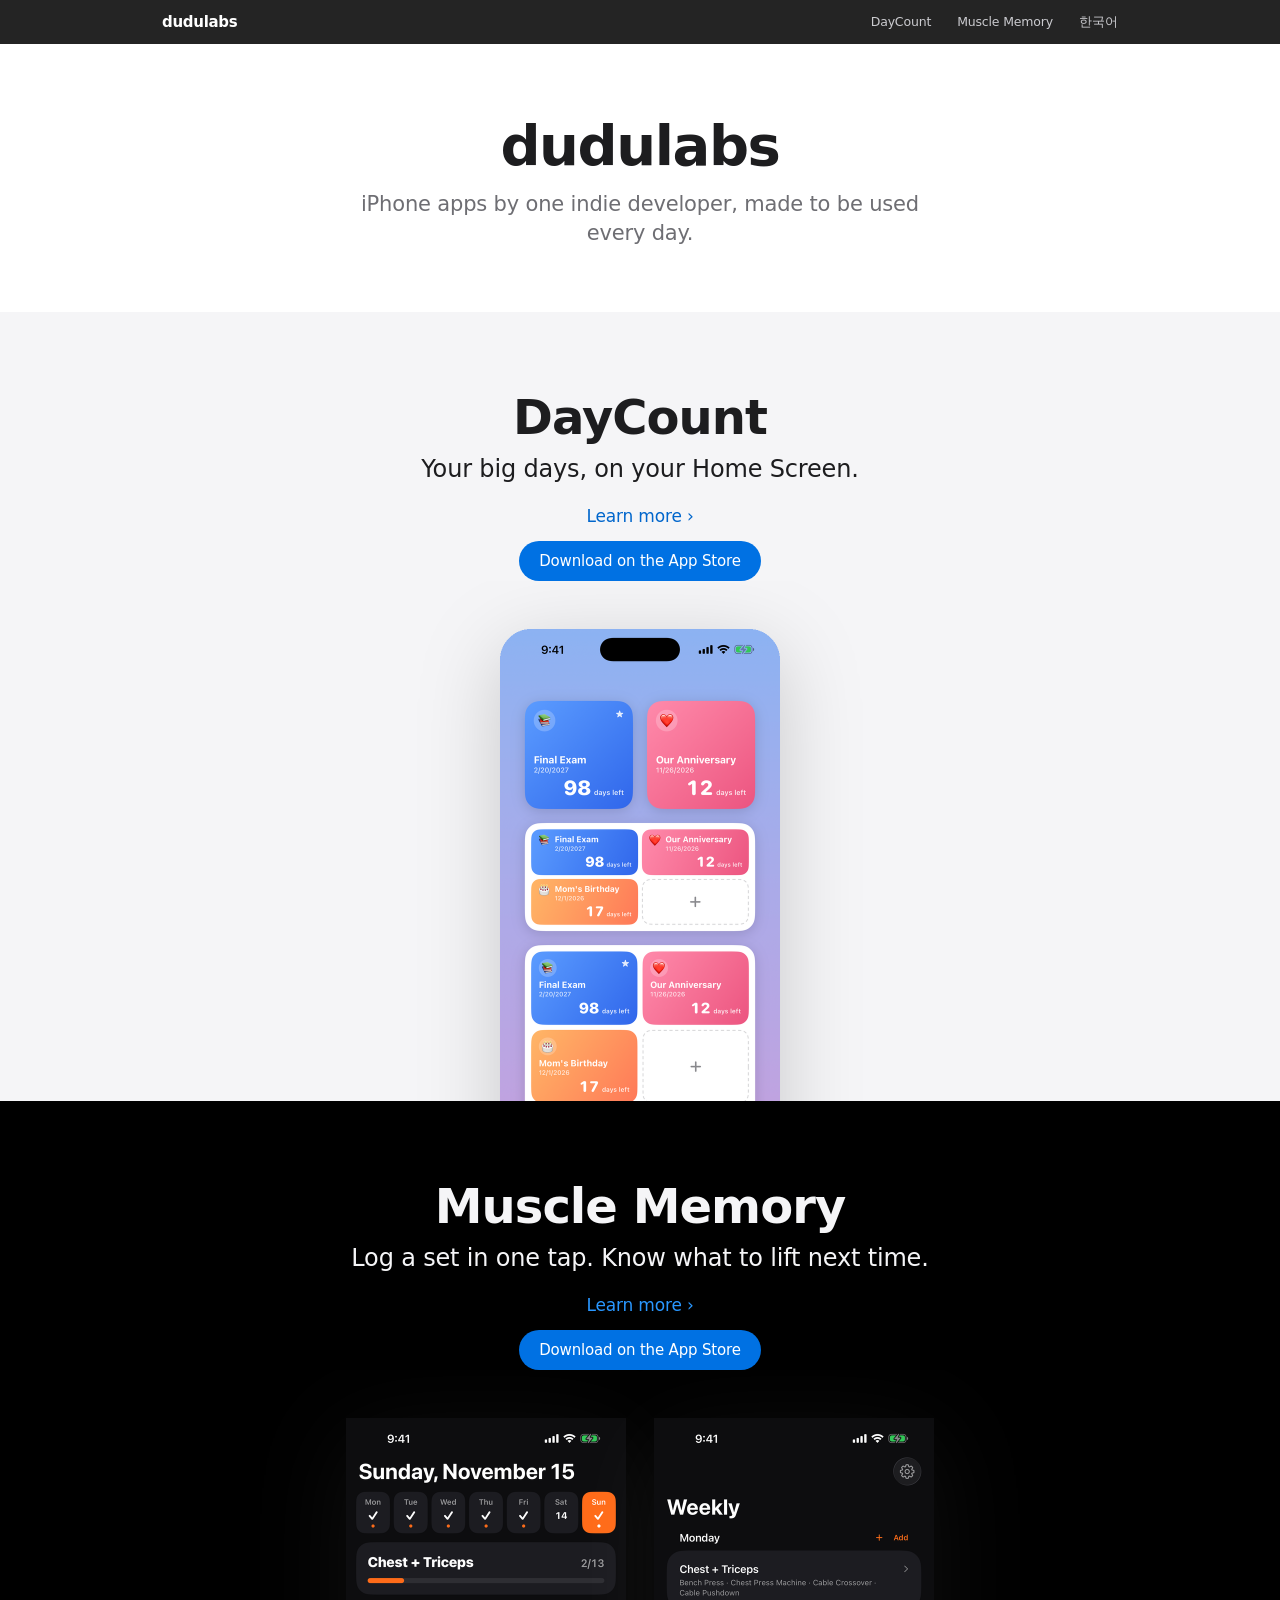
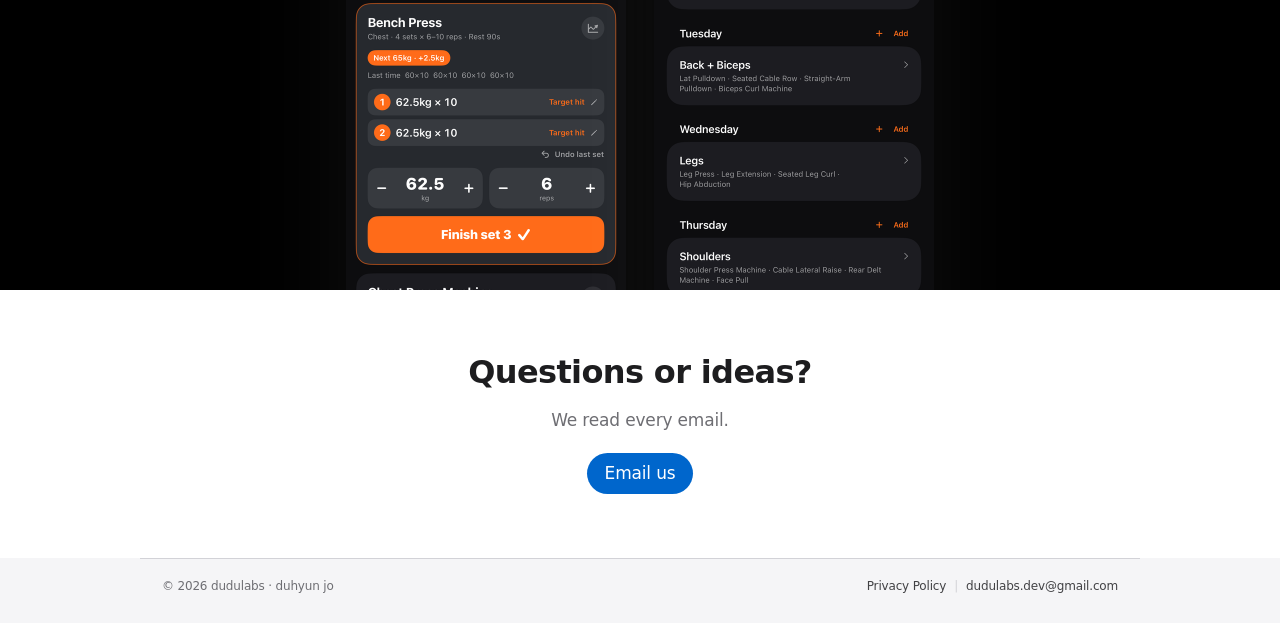
==== commit 24093506: "Home intro: say what we make, drop no-sign-up/no-ads claims" ====
--- a/index.html
+++ b/index.html
@@ -4,7 +4,7 @@
 <meta charset="utf-8">
 <meta name="viewport" content="width=device-width,initial-scale=1">
 <title>dudulabs</title>
-<meta name="description" content="Everyday iPhone apps by dudulabs. No sign-up, no ads, your data stays on your iPhone.">
+<meta name="description" content="iPhone apps by one indie developer, made to be used every day.">
 <link rel="stylesheet" href="style.css">
 <script>(function(){var s=localStorage.getItem('lang');var l=s||((navigator.language||'en').toLowerCase().indexOf('ko')===0?'ko':'en');document.documentElement.setAttribute('data-lang',l);window.toggleLang=function(){var n=document.documentElement.getAttribute('data-lang')==='ko'?'en':'ko';document.documentElement.setAttribute('data-lang',n);localStorage.setItem('lang',n)}})()</script>
 </head>
@@ -17,7 +17,7 @@
 <main>
 <section class="intro">
 <h1>dudulabs</h1>
-<p><span lang="en">Everyday iPhone apps made by one indie developer. No sign-up, no ads, and your data stays on your iPhone.</span><span lang="ko">혼자 만드는 아이폰 앱. 가입도 광고도 없고, 데이터는 내 아이폰에만 남아요.</span></p>
+<p><span lang="en">iPhone apps by one indie developer, made to be used every day.</span><span lang="ko">혼자 만드는 아이폰 앱. 제가 매일 쓰려고 만들었어요.</span></p>
 </section>
 
 <section class="tile parch has-shots">
--- a/style.css
+++ b/style.css
@@ -59,3 +59,24 @@
  .shots img:nth-child(n+3){display:none}
 }
 @media (max-width:480px){.gnav .app{display:none}}
+/* app detail pages: theme bands (headline + one-line items, optional screenshot bleeding off the bottom) */
+.band{padding:80px 22px;background:var(--canvas)}.band.parch{background:var(--parch)}
+.band .wrap{max-width:980px;margin:0 auto;display:grid;grid-template-columns:minmax(0,1fr) 300px;column-gap:64px;align-items:end}
+.band.flip .wrap{grid-template-columns:300px minmax(0,1fr)}.band.flip .copy{order:2}.band.flip .pic{order:1}
+.band.noimg .wrap{display:block;max-width:680px}
+.band.pics{padding-bottom:0;overflow:hidden}.band.pics .copy{padding-bottom:80px}
+.band h2{font-size:40px;font-weight:600;line-height:1.1;letter-spacing:-.02em}
+.band.noimg.small h2{font-size:32px;line-height:1.15}
+.band .lead{font-size:21px;line-height:1.3;color:var(--muted);margin-top:10px}
+.band dl{margin-top:28px}
+.band dl>div{padding:14px 0;border-top:1px solid var(--line)}.band dl>div:last-child{border-bottom:1px solid var(--line)}
+.band dt{font-weight:600}.band dd{color:var(--muted)}
+.band .pic{height:620px;padding-top:20px;clip-path:inset(-120px -160px 0 -160px)}
+.band .pic img{display:block;width:300px;height:auto;margin:0 auto;filter:drop-shadow(0 20px 50px rgba(0,0,0,.16))}
+.band .small-note{margin-top:12px;color:var(--muted);font-size:14px}
+@media (max-width:734px){
+ .band{padding:56px 22px}.band.pics{padding-bottom:0}.band.pics .copy{padding-bottom:40px}
+ .band .wrap,.band.flip .wrap{grid-template-columns:minmax(0,1fr)}.band.flip .copy{order:1}.band.flip .pic{order:2}
+ .band h2{font-size:30px}.band.noimg.small h2{font-size:28px}.band .lead{font-size:19px}
+ .band .pic{height:400px}.band .pic img{width:240px}
+}
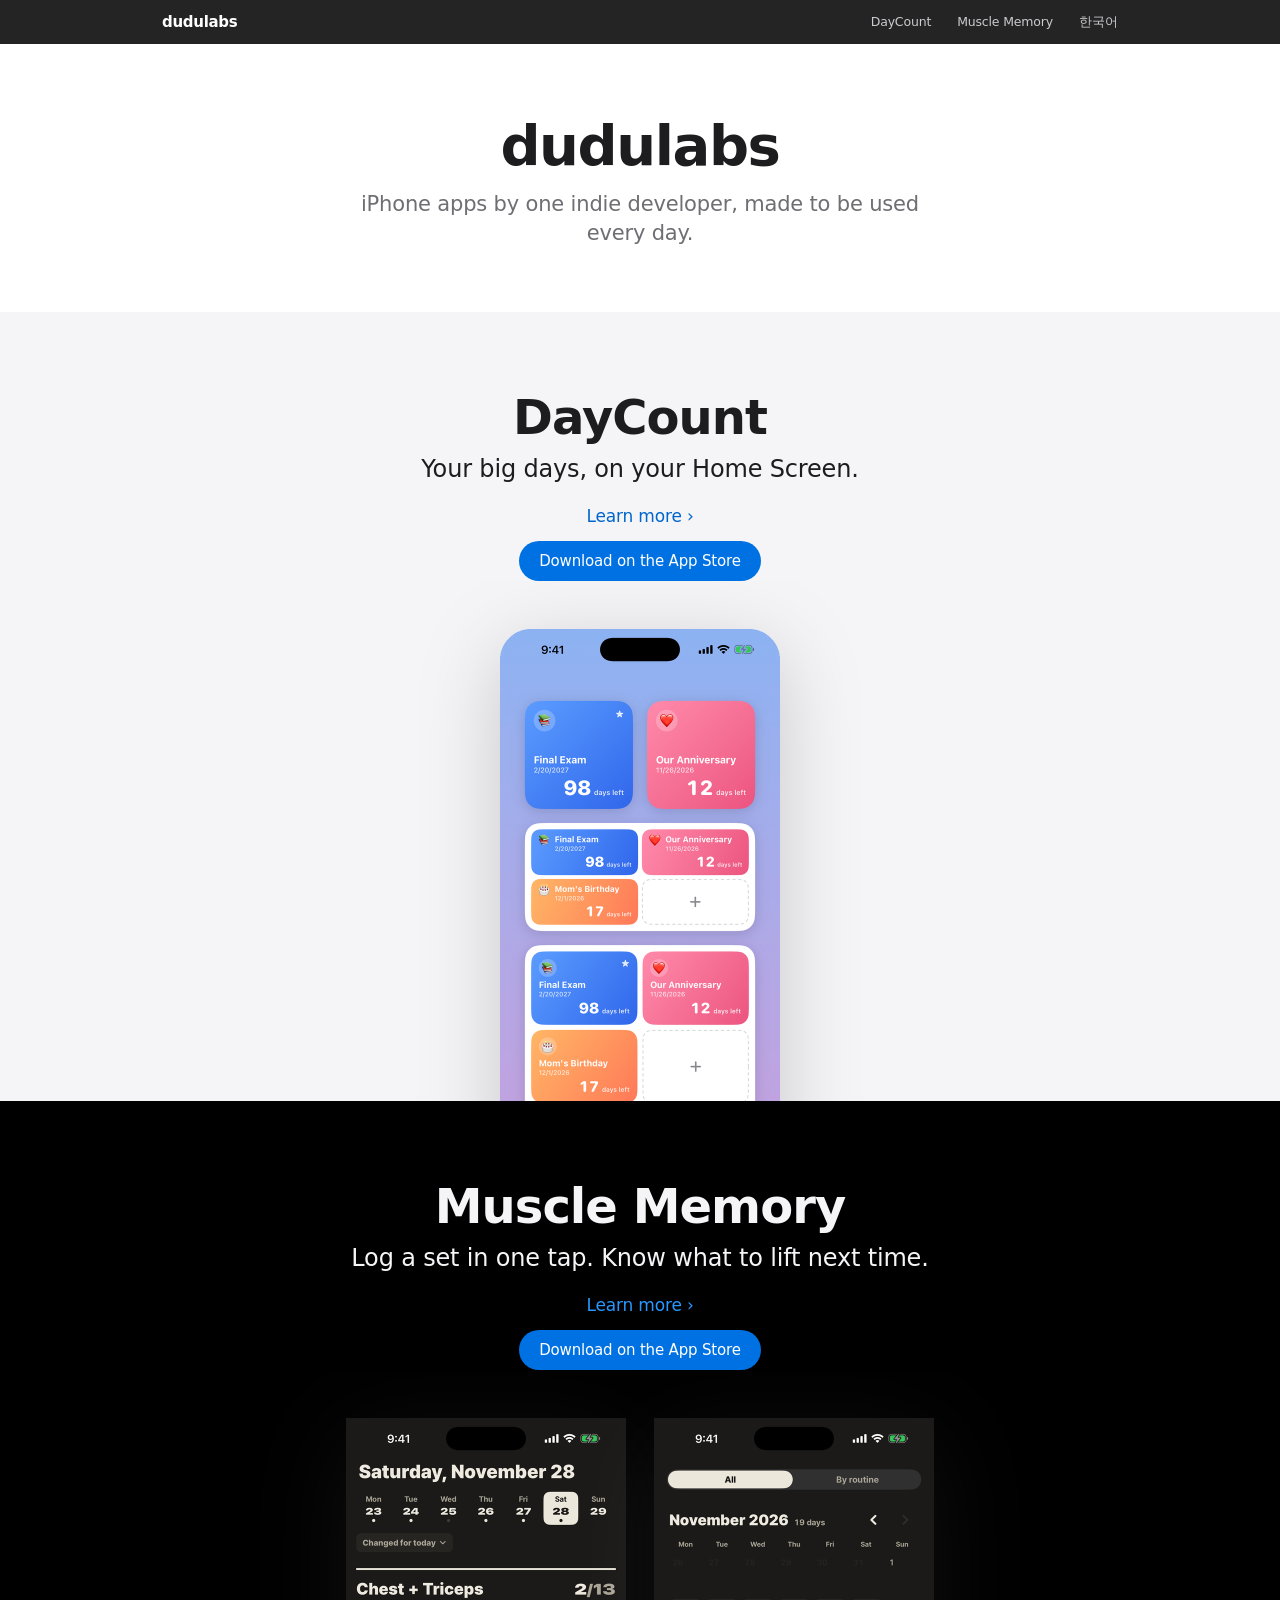
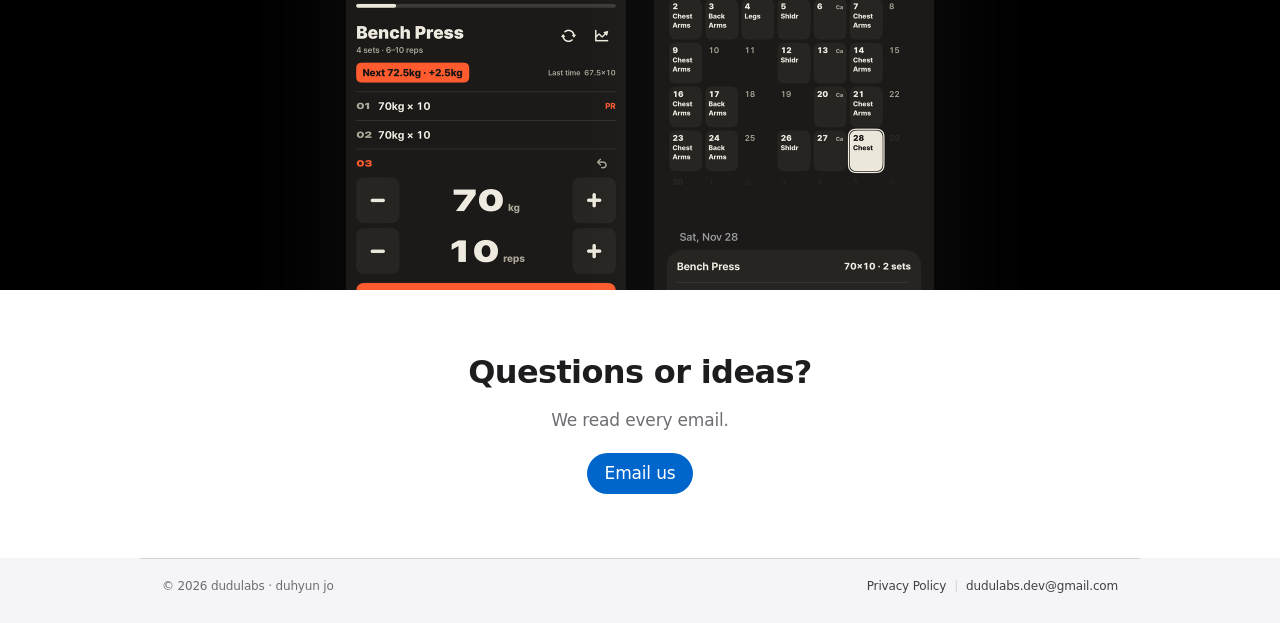
==== commit 91e6a6a6: "Muscle Memory 1.3: new icon, new D2 screenshots, feature list (month calendar, Lock Screen rest time" ====
--- a/index.html
+++ b/index.html
@@ -34,7 +34,7 @@
 <p class="tag"><span lang="en">Log a set in one tap. Know what to lift next time.</span><span lang="ko">한 번 눌러 세트 기록. 다음엔 몇 kg 들지 알려줘요.</span></p>
 <div class="links"><a class="more" href="musclememory/"><span lang="en">Learn more</span><span lang="ko">자세히 보기</span></a></div>
 <p class="note"><a class="store" href="https://apps.apple.com/app/id6834974384"><span lang="en">Download on the App Store</span><span lang="ko">App Store에서 받기</span></a></p>
-<div class="shots-wrap"><div class="shots"><img lang="en" src="assets/shots/mm-today-en.png" alt="Muscle Memory today" loading="lazy"><img lang="ko" src="assets/shots/mm-today-ko.png" alt="Muscle Memory today" loading="lazy"><img lang="en" src="assets/shots/mm-weekly-en.png" alt="Muscle Memory weekly" loading="lazy"><img lang="ko" src="assets/shots/mm-weekly-ko.png" alt="Muscle Memory weekly" loading="lazy"></div></div>
+<div class="shots-wrap"><div class="shots"><img lang="en" src="assets/shots/mm-today-en.png" alt="Muscle Memory Today tab with the next weight and a Finish set button" loading="lazy"><img lang="ko" src="assets/shots/mm-today-ko.png" alt="다음 무게와 세트 완료 버튼이 있는 머슬메모리 오늘 탭" loading="lazy"><img lang="en" src="assets/shots/mm-month-en.png" alt="Muscle Memory month calendar with the muscle groups trained each day" loading="lazy"><img lang="ko" src="assets/shots/mm-month-ko.png" alt="날마다 한 부위가 적힌 머슬메모리 한 달 달력" loading="lazy"></div></div>
 </section>
 
 <section class="text" style="text-align:center">
